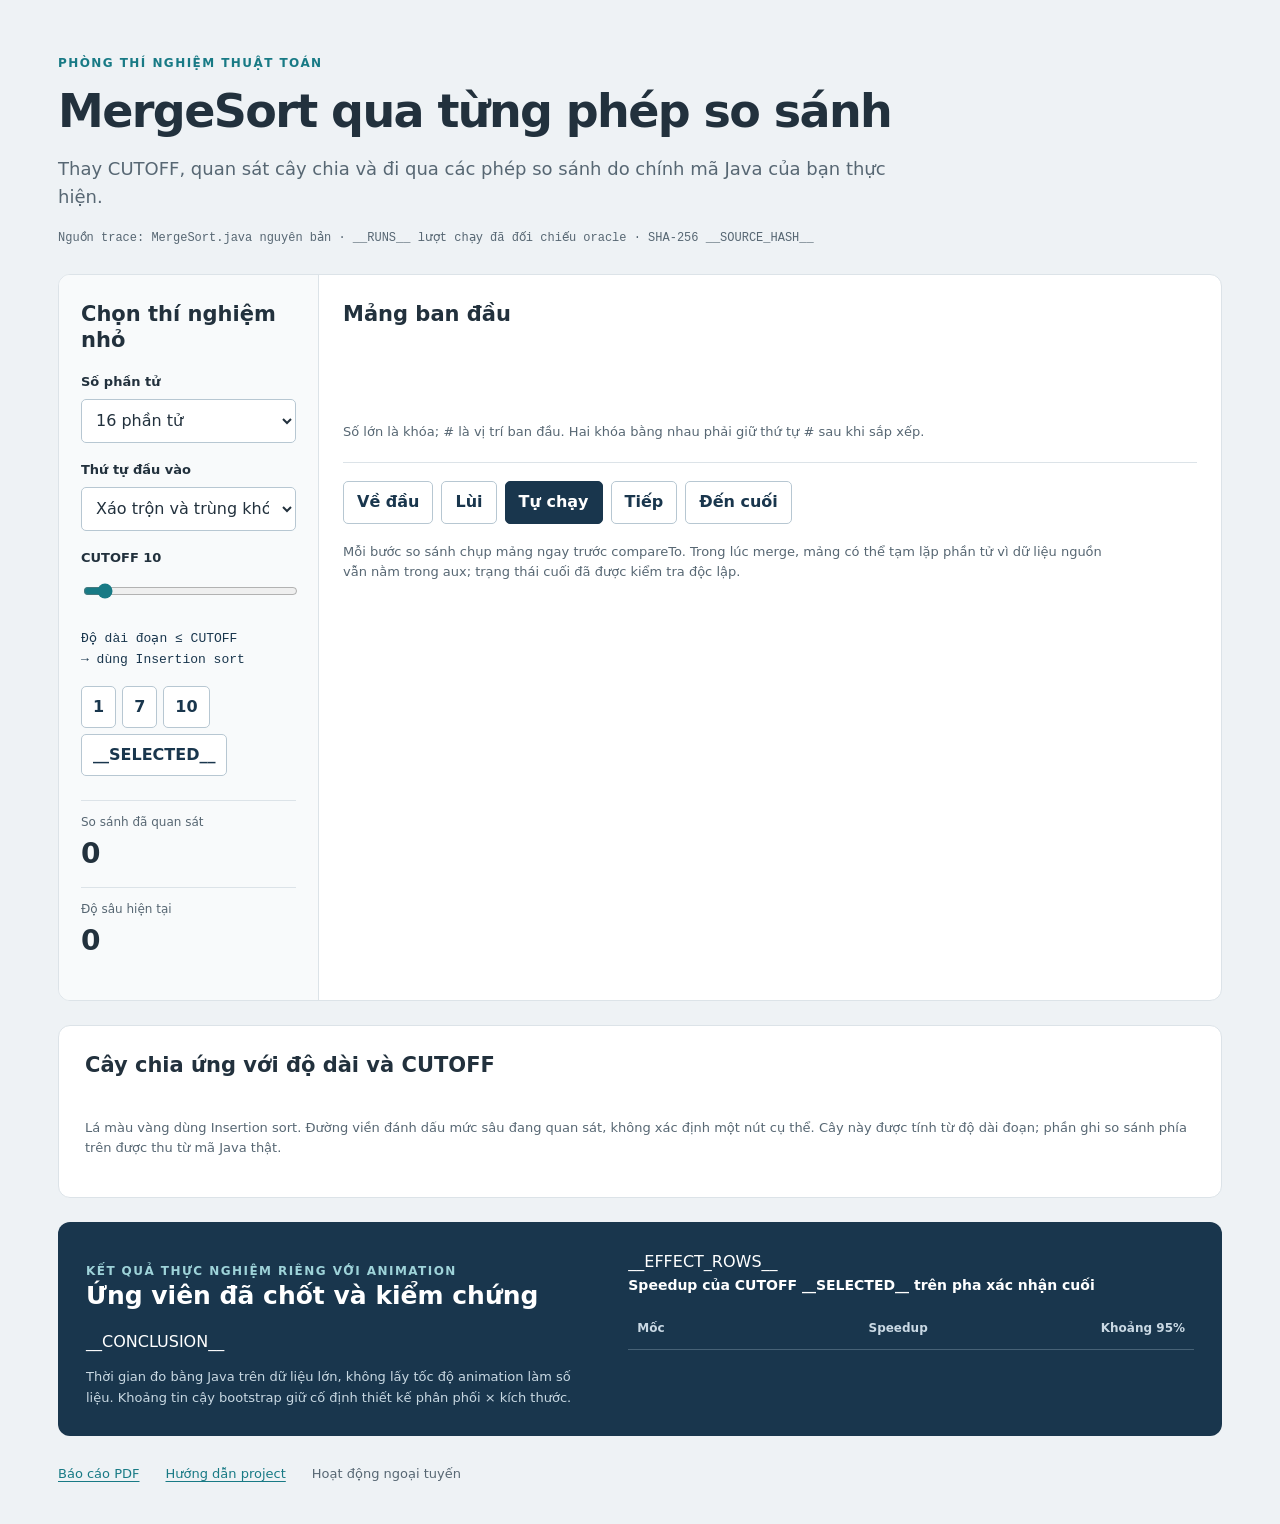
==== demo/page.html @ cd152ede "Submit MergeSort cutoff experiment" ====
<!DOCTYPE html>
<html lang="vi">
<head>
  <meta charset="utf-8">
  <meta name="viewport" content="width=device-width,initial-scale=1">
  <title>MergeSort qua từng phép so sánh</title>
  <link rel="stylesheet" href="style.css">
</head>
<body>
<main>
  <header class="masthead">
    <p class="overline">Phòng thí nghiệm thuật toán</p>
    <h1>MergeSort qua từng phép so sánh</h1>
    <p class="lead">Thay CUTOFF, quan sát cây chia và đi qua các phép so sánh do chính mã Java của bạn thực hiện.</p>
    <p class="source-line">Nguồn trace: MergeSort.java nguyên bản · __RUNS__ lượt chạy đã đối chiếu oracle · SHA-256 __SOURCE_HASH__</p>
  </header>
  <section class="workspace" aria-label="Thực hành thuật toán">
    <aside class="settings">
      <h2>Chọn thí nghiệm nhỏ</h2>
      <label for="size">Số phần tử</label>
      <select id="size"><option value="16">16 phần tử</option><option value="33">33 phần tử</option></select>
      <label for="family">Thứ tự đầu vào</label>
      <select id="family"><option value="mixed">Xáo trộn và trùng khóa</option><option value="ascending">Tăng dần</option><option value="descending">Giảm dần</option></select>
      <label for="threshold">CUTOFF <output id="threshold-label">10</output></label>
      <input id="threshold" type="range" min="1" max="128" step="1" value="10">
      <p class="equation">Độ dài đoạn ≤ CUTOFF<br>→ dùng Insertion sort</p>
      <div class="presets" aria-label="Các mốc đối chiếu">
        <button id="preset-one" type="button">1</button><button id="preset-seven" type="button">7</button><button id="preset-ten" type="button">10</button><button id="preset-result" type="button">__SELECTED__</button>
      </div>
      <p id="alias-note" class="explanation"></p>
      <dl class="counters"><div><dt>So sánh đã quan sát</dt><dd id="comparison-count">0</dd></div><div><dt>Độ sâu hiện tại</dt><dd id="current-depth">0</dd></div></dl>
    </aside>
    <div class="execution">
      <div class="heading-row"><h2 id="phase-name">Mảng ban đầu</h2><span id="step-label"></span></div>
      <p id="comparison-detail" class="comparison" aria-live="polite"></p>
      <div id="numbers" class="numbers" role="img" aria-label="Trạng thái mảng"></div>
      <p class="key-caption">Số lớn là khóa; # là vị trí ban đầu. Hai khóa bằng nhau phải giữ thứ tự # sau khi sắp xếp.</p>
      <nav class="transport" aria-label="Điều khiển các bước">
        <button id="restart" type="button">Về đầu</button><button id="previous" type="button">Lùi</button><button id="autoplay" type="button" class="accent">Tự chạy</button><button id="next" type="button">Tiếp</button><button id="finish" type="button">Đến cuối</button>
      </nav>
      <p class="recording-note">Mỗi bước so sánh chụp mảng ngay trước compareTo. Trong lúc merge, mảng có thể tạm lặp phần tử vì dữ liệu nguồn vẫn nằm trong aux; trạng thái cuối đã được kiểm tra độc lập.</p>
    </div>
  </section>
  <section class="tree-section" aria-labelledby="tree-title">
    <h2 id="tree-title">Cây chia ứng với độ dài và CUTOFF</h2>
    <div id="recursion-tree" class="recursion-tree"></div>
    <p class="explanation">Lá màu vàng dùng Insertion sort. Đường viền đánh dấu mức sâu đang quan sát, không xác định một nút cụ thể. Cây này được tính từ độ dài đoạn; phần ghi so sánh phía trên được thu từ mã Java thật.</p>
  </section>
  <section class="evidence" aria-labelledby="evidence-title">
    <div><p class="overline">Kết quả thực nghiệm riêng với animation</p><h2 id="evidence-title">Ứng viên đã chốt và kiểm chứng</h2><p>__CONCLUSION__</p><p class="explanation">Thời gian đo bằng Java trên dữ liệu lớn, không lấy tốc độ animation làm số liệu. Khoảng tin cậy bootstrap giữ cố định thiết kế phân phối × kích thước.</p></div>
    <div class="table-scroll"><table><caption>Speedup của CUTOFF __SELECTED__ trên pha xác nhận cuối</caption><thead><tr><th>Mốc</th><th>Speedup</th><th>Khoảng 95%</th></tr></thead><tbody>__EFFECT_ROWS__</tbody></table></div>
  </section>
  <footer><a href="../report/Cutoff_Study.pdf">Báo cáo PDF</a><a href="../README.md">Hướng dẫn project</a><span>Hoạt động ngoại tuyến</span></footer>
  <noscript>Demo cần JavaScript. Bạn vẫn có thể mở báo cáo PDF qua liên kết phía trên.</noscript>
</main>
<script id="comparison-corpus" type="application/json">__CORPUS__</script>
<script src="viewer.js"></script>
</body>
</html>
---- demo/style.css ----
:root{color-scheme:light;--navy:#19364d;--blue:#187a85;--gold:#d39a31;--text:#22313d;--muted:#576773;--edge:#dce3e8;--paper:#fff;--canvas:#eef2f5}
*{box-sizing:border-box}body{margin:0;background:var(--canvas);color:var(--text);font:16px/1.55 system-ui,-apple-system,"Segoe UI",sans-serif}main{max-width:1220px;margin:auto;padding:32px 28px 40px}.masthead{padding:10px 0 26px}.overline{color:var(--blue);font-size:12px;letter-spacing:.12em;text-transform:uppercase;font-weight:750}h1{font-size:clamp(28px,4vw,46px);line-height:1.14;letter-spacing:-.035em;margin:10px 0 18px}h2{font-size:21px;line-height:1.25;margin:0 0 18px}.lead{max-width:850px;font-size:18px;color:var(--muted)}.source-line{font:12px/1.6 ui-monospace,monospace;overflow-wrap:anywhere;color:var(--muted);margin:18px 0 0}.workspace{display:grid;grid-template-columns:260px minmax(0,1fr);background:var(--paper);border:1px solid var(--edge);border-radius:12px;overflow:hidden}.settings{padding:26px 22px;background:#f8fafb;border-right:1px solid var(--edge)}.settings label{display:block;font-weight:650;font-size:13px;margin:17px 0 7px}select,input,button{font:inherit}select{width:100%;padding:10px;border:1px solid #b7c7d2;border-radius:5px;background:white;color:var(--text);min-height:44px}input[type=range]{width:100%;accent-color:var(--blue);height:28px}.equation{font:13px/1.6 ui-monospace,monospace;margin:16px 0;color:var(--navy)}button{border:1px solid #b7c7d2;background:white;color:var(--navy);border-radius:5px;min-height:42px;padding:8px 13px;cursor:pointer;font-weight:600}button:hover{background:#e9f1f5}button:disabled{opacity:.4;cursor:default}button.accent{background:var(--navy);color:white;border-color:var(--navy)}button:focus-visible,select:focus-visible,input:focus-visible{outline:3px solid #6ab8cc;outline-offset:3px}.presets{display:flex;gap:6px;flex-wrap:wrap}.presets button{padding:6px 11px}.explanation,.key-caption,.recording-note{font-size:13px;color:var(--muted)}.counters{margin:24px 0 0}.counters div{border-top:1px solid var(--edge);padding:12px 0}.counters dt{font-size:12px;color:var(--muted)}.counters dd{font-size:28px;font-weight:700;margin:0;font-variant-numeric:tabular-nums}.execution{padding:26px 24px;min-width:0}.heading-row{display:flex;align-items:start;justify-content:space-between;gap:12px}.heading-row h2{margin-bottom:8px}#step-label{font-size:12px;white-space:nowrap;color:var(--muted)}.comparison{min-height:58px;padding:10px 0;font-weight:650;color:var(--navy);margin:0}.numbers{display:grid;grid-template-columns:repeat(var(--columns),minmax(0,1fr));gap:5px 4px;margin:14px 0}.number{display:flex;flex-direction:column;justify-content:end;align-items:center;min-width:0}.column-track{height:74px;width:100%;display:flex;align-items:end;justify-content:center}.column{height:var(--bar);width:84%;max-width:40px;background:#b9c9d4;border-radius:3px 3px 0 0}.number.is-a .column{background:var(--blue)}.number.is-b .column{background:var(--gold)}.number.finished .column{background:#6ca18e}.number strong{font-size:13px;font-variant-numeric:tabular-nums}.number small{font-size:9px;color:var(--muted)}.key-caption{margin:15px 0}.transport{display:flex;flex-wrap:wrap;gap:8px;border-top:1px solid var(--edge);padding-top:18px;margin-top:20px}.recording-note{margin:18px 0 0;max-width:780px}.tree-section{margin:24px 0;background:white;border:1px solid var(--edge);border-radius:12px;padding:26px}.recursion-tree{display:grid;gap:7px;overflow:auto;padding:4px 0}.tree-row{display:flex;gap:5px;min-width:500px}.branch{flex:1;min-width:0;text-align:center;padding:6px 2px;border:1px solid transparent;border-radius:3px;background:#edf1f4;font:11px/1.3 ui-monospace,monospace}.branch.leaf{background:#fff0cc}.branch.current-depth{border-color:var(--blue)}.evidence{background:var(--navy);border-radius:12px;padding:28px;display:grid;grid-template-columns:1fr 1.1fr;gap:28px;color:white}.evidence h2{font-size:25px}.evidence .overline{color:#9ed3d9}.evidence .explanation{color:#c8d8e2}.evidence p{margin-bottom:0}.table-scroll{overflow:auto}table{border-collapse:collapse;width:100%;font-size:14px}caption{text-align:left;font-weight:650;padding:0 0 12px}th,td{padding:11px 9px;border-bottom:1px solid #476276;text-align:right;font-variant-numeric:tabular-nums}th:first-child,td:first-child{text-align:left}th{font-size:12px;color:#cad9e4}footer{display:flex;flex-wrap:wrap;gap:15px 26px;margin-top:28px;font-size:13px;color:var(--muted)}a{color:var(--blue);text-underline-offset:3px}
@media(max-width:900px){main{padding:22px 18px}.workspace{grid-template-columns:220px minmax(0,1fr)}.settings,.execution{padding:20px 16px}.heading-row{display:block}.evidence{grid-template-columns:1fr}.numbers{grid-template-columns:repeat(8,minmax(0,1fr))}.column-track{height:55px}}
@media(max-width:620px){main{padding:18px 12px}.workspace{grid-template-columns:1fr}.settings{border-right:0;border-bottom:1px solid var(--edge)}.settings h2{margin-bottom:10px}.counters{display:flex;gap:25px;margin-top:12px}.counters div{flex:1}.numbers{grid-template-columns:repeat(8,minmax(0,1fr))}.tree-section,.evidence{padding:20px 16px}.transport button{padding:8px 10px}.source-line{font-size:11px}.comparison{font-size:14px}}
@media(prefers-reduced-motion:reduce){*{scroll-behavior:auto}}
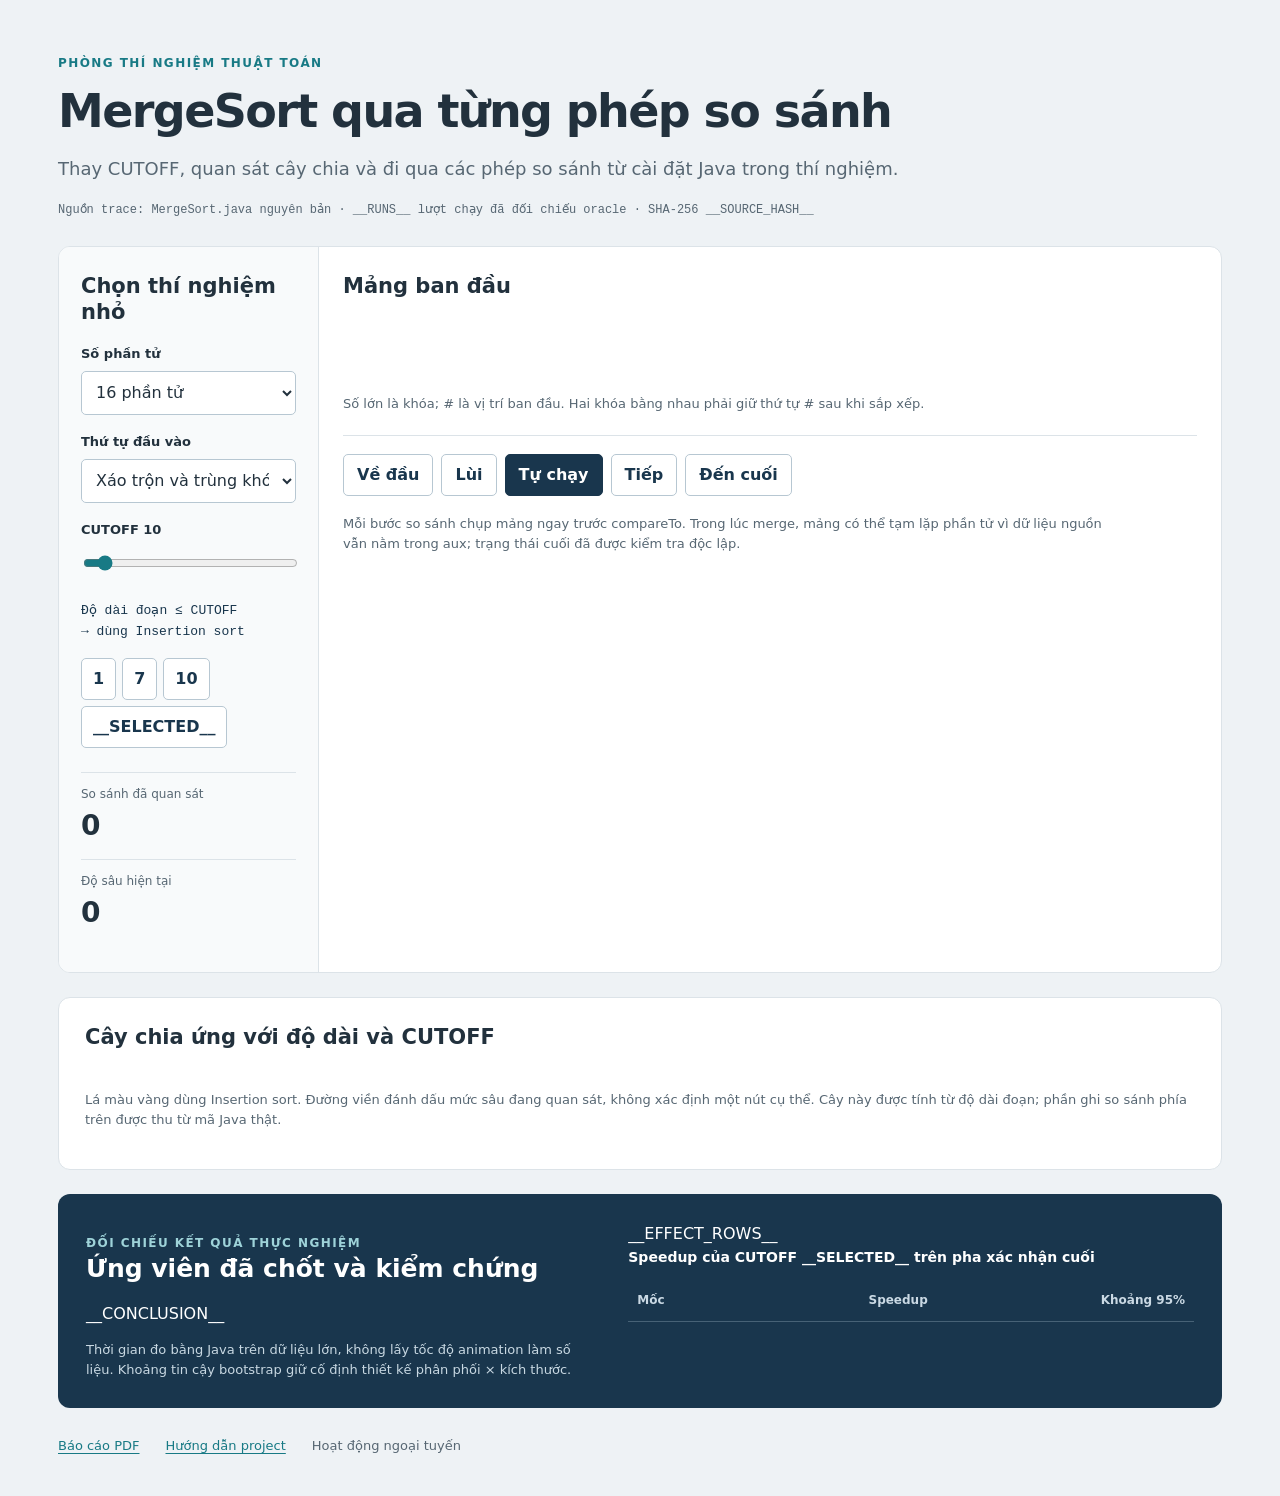
==== commit f34c9d9e: "Edit submission prose for academic readers" ====
--- a/demo/page.html
+++ b/demo/page.html
@@ -11,7 +11,7 @@
   <header class="masthead">
     <p class="overline">Phòng thí nghiệm thuật toán</p>
     <h1>MergeSort qua từng phép so sánh</h1>
-    <p class="lead">Thay CUTOFF, quan sát cây chia và đi qua các phép so sánh do chính mã Java của bạn thực hiện.</p>
+    <p class="lead">Thay CUTOFF, quan sát cây chia và đi qua các phép so sánh từ cài đặt Java trong thí nghiệm.</p>
     <p class="source-line">Nguồn trace: MergeSort.java nguyên bản · __RUNS__ lượt chạy đã đối chiếu oracle · SHA-256 __SOURCE_HASH__</p>
   </header>
   <section class="workspace" aria-label="Thực hành thuật toán">
@@ -47,7 +47,7 @@
     <p class="explanation">Lá màu vàng dùng Insertion sort. Đường viền đánh dấu mức sâu đang quan sát, không xác định một nút cụ thể. Cây này được tính từ độ dài đoạn; phần ghi so sánh phía trên được thu từ mã Java thật.</p>
   </section>
   <section class="evidence" aria-labelledby="evidence-title">
-    <div><p class="overline">Kết quả thực nghiệm riêng với animation</p><h2 id="evidence-title">Ứng viên đã chốt và kiểm chứng</h2><p>__CONCLUSION__</p><p class="explanation">Thời gian đo bằng Java trên dữ liệu lớn, không lấy tốc độ animation làm số liệu. Khoảng tin cậy bootstrap giữ cố định thiết kế phân phối × kích thước.</p></div>
+    <div><p class="overline">Đối chiếu kết quả thực nghiệm</p><h2 id="evidence-title">Ứng viên đã chốt và kiểm chứng</h2><p>__CONCLUSION__</p><p class="explanation">Thời gian đo bằng Java trên dữ liệu lớn, không lấy tốc độ animation làm số liệu. Khoảng tin cậy bootstrap giữ cố định thiết kế phân phối × kích thước.</p></div>
     <div class="table-scroll"><table><caption>Speedup của CUTOFF __SELECTED__ trên pha xác nhận cuối</caption><thead><tr><th>Mốc</th><th>Speedup</th><th>Khoảng 95%</th></tr></thead><tbody>__EFFECT_ROWS__</tbody></table></div>
   </section>
   <footer><a href="../report/Cutoff_Study.pdf">Báo cáo PDF</a><a href="../README.md">Hướng dẫn project</a><span>Hoạt động ngoại tuyến</span></footer>
